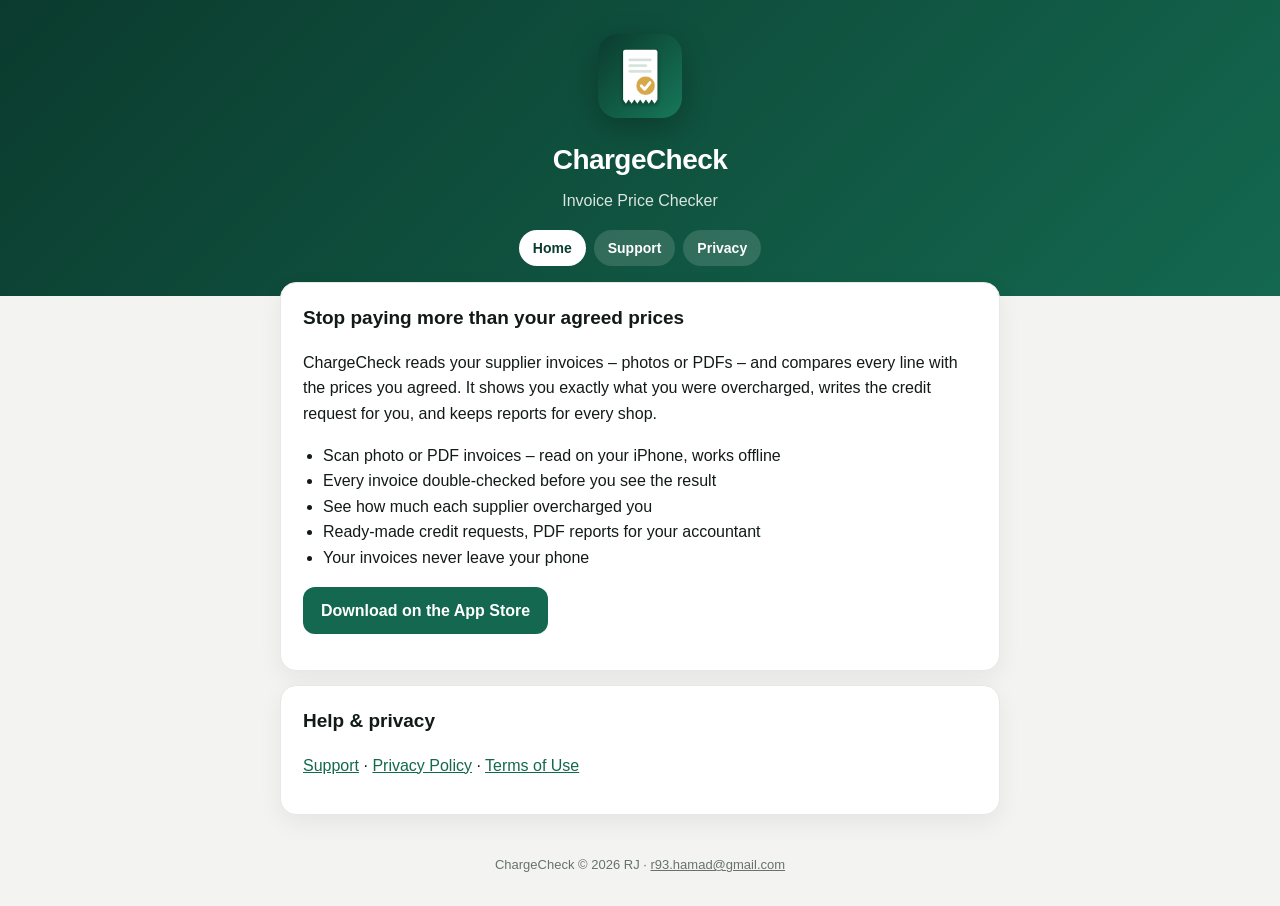
==== index.html @ 5e078e52 "ChargeCheck website: home, support, privacy policy, terms, app-ads.txt Co-Authored-By: Claude Opus 5" ====
<!DOCTYPE html>
<html lang="en-GB"><head><meta charset="utf-8"><meta name="viewport" content="width=device-width, initial-scale=1">
<title>ChargeCheck – Invoice Price Checker</title><meta name="description" content="ChargeCheck checks supplier invoices against your agreed prices and shows you every overcharge.">
<link rel="icon" href="favicon.png"><link rel="apple-touch-icon" href="apple-touch-icon.png"><style>body{margin:0;font:16px/1.6 -apple-system,BlinkMacSystemFont,"Segoe UI",Roboto,sans-serif;background:#f3f4f1;color:#121a17}
header{background:linear-gradient(135deg,#0b3b2e,#14684f);color:#fff;padding:34px 20px 30px;text-align:center}
header img{width:84px;height:84px;border-radius:20px;box-shadow:0 10px 30px rgba(0,0,0,.25)}
header h1{margin:12px 0 0;font-size:28px;letter-spacing:-.02em}header p{margin:6px 0 0;opacity:.85}
nav{display:flex;gap:8px;justify-content:center;margin-top:16px;flex-wrap:wrap}nav a{color:#fff;text-decoration:none;padding:7px 14px;border-radius:999px;background:rgba(255,255,255,.14);font-weight:600;font-size:14px}nav a.on{background:#fff;color:#0b3b2e}
main{max-width:720px;margin:-14px auto 40px;padding:0 16px}
section{background:#fff;border-radius:16px;padding:20px 22px;margin-bottom:14px;box-shadow:0 8px 24px rgba(16,24,20,.06);border:1px solid #e6e8e3}
h2{font-size:19px;margin:0 0 8px}h3{font-size:16px;margin:16px 0 4px}ul{padding-left:20px}a{color:#14684f}
.small{font-size:13px;color:#68716d}.btn{display:inline-block;background:#14684f;color:#fff!important;text-decoration:none;padding:11px 18px;border-radius:12px;font-weight:700}
footer{text-align:center;font-size:13px;color:#68716d;padding:0 16px 30px}footer a{color:inherit}
@media (prefers-color-scheme:dark){body{background:#0b100e;color:#e9eee9}section{background:#141b18;border-color:#25302b}.small,footer{color:#9aa59f}a{color:#5fd0a2}.btn{background:#1f8a69}}</style></head>
<body><header><img src="icon.png" alt="ChargeCheck icon"><h1>ChargeCheck</h1><p>Invoice Price Checker</p><nav><a href="./" class="on">Home</a><a href="support.html" class="">Support</a><a href="privacy.html" class="">Privacy</a></nav></header>
<main><section><h2>Stop paying more than your agreed prices</h2>
<p>ChargeCheck reads your supplier invoices – photos or PDFs – and compares every line with the prices you agreed. It shows you exactly what you were overcharged, writes the credit request for you, and keeps reports for every shop.</p>
<ul><li>Scan photo or PDF invoices – read on your iPhone, works offline</li><li>Every invoice double-checked before you see the result</li><li>See how much each supplier overcharged you</li><li>Ready-made credit requests, PDF reports for your accountant</li><li>Your invoices never leave your phone</li></ul>
<p><a class="btn" href="https://apps.apple.com/app/id6832301124">Download on the App Store</a></p></section>
<section><h2>Help &amp; privacy</h2><p><a href="support.html">Support</a> · <a href="privacy.html">Privacy Policy</a> · <a href="privacy.html#terms">Terms of Use</a></p></section></main><footer>ChargeCheck © 2026 RJ · <a href="mailto:r93.hamad@gmail.com">r93.hamad@gmail.com</a></footer></body></html>
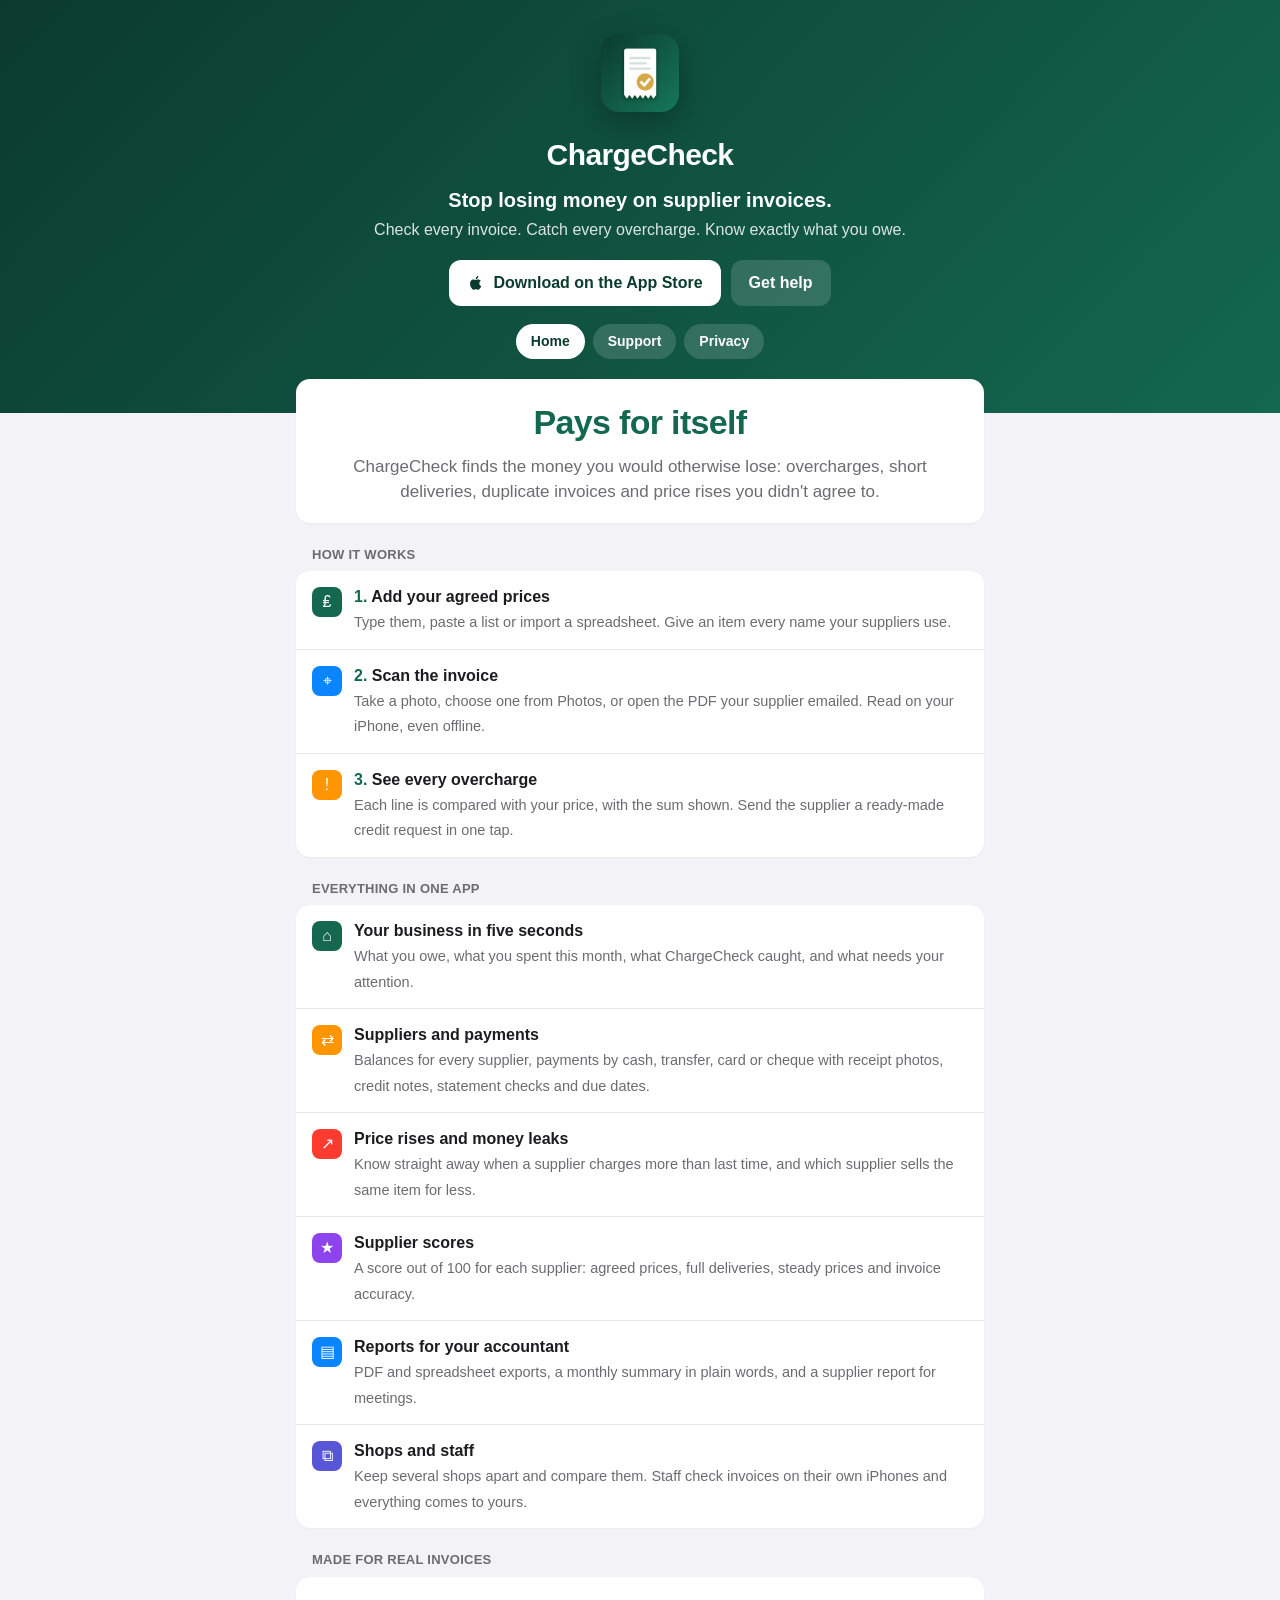
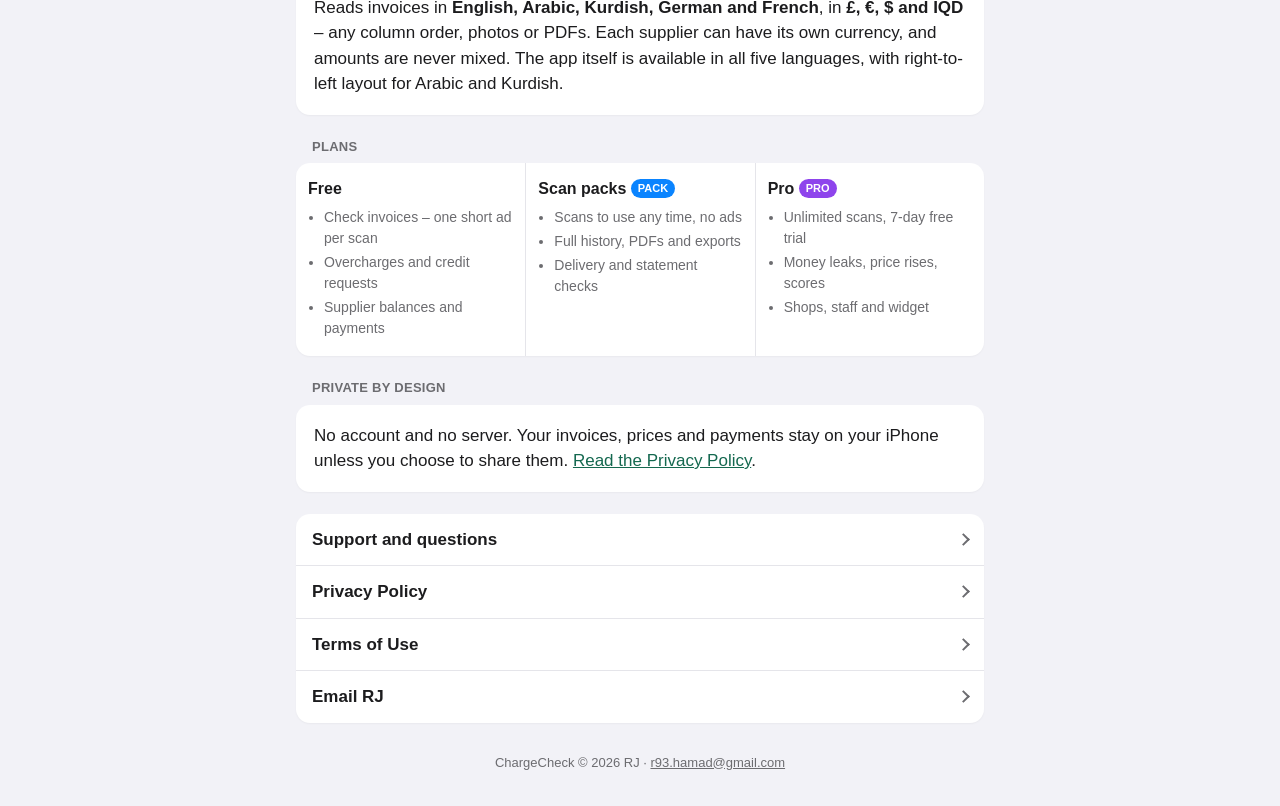
==== commit dfc8f16e: "Home, privacy and 404 pages in the app style; one shared stylesheet - Home: what ChargeCheck does, h" ====
--- a/index.html
+++ b/index.html
@@ -1,20 +1,84 @@
 <!DOCTYPE html>
-<html lang="en-GB"><head><meta charset="utf-8"><meta name="viewport" content="width=device-width, initial-scale=1">
-<title>ChargeCheck – Invoice Price Checker</title><meta name="description" content="ChargeCheck checks supplier invoices against your agreed prices and shows you every overcharge.">
-<link rel="icon" href="favicon.png"><link rel="apple-touch-icon" href="apple-touch-icon.png"><style>body{margin:0;font:16px/1.6 -apple-system,BlinkMacSystemFont,"Segoe UI",Roboto,sans-serif;background:#f3f4f1;color:#121a17}
-header{background:linear-gradient(135deg,#0b3b2e,#14684f);color:#fff;padding:34px 20px 30px;text-align:center}
-header img{width:84px;height:84px;border-radius:20px;box-shadow:0 10px 30px rgba(0,0,0,.25)}
-header h1{margin:12px 0 0;font-size:28px;letter-spacing:-.02em}header p{margin:6px 0 0;opacity:.85}
-nav{display:flex;gap:8px;justify-content:center;margin-top:16px;flex-wrap:wrap}nav a{color:#fff;text-decoration:none;padding:7px 14px;border-radius:999px;background:rgba(255,255,255,.14);font-weight:600;font-size:14px}nav a.on{background:#fff;color:#0b3b2e}
-main{max-width:720px;margin:-14px auto 40px;padding:0 16px}
-section{background:#fff;border-radius:16px;padding:20px 22px;margin-bottom:14px;box-shadow:0 8px 24px rgba(16,24,20,.06);border:1px solid #e6e8e3}
-h2{font-size:19px;margin:0 0 8px}h3{font-size:16px;margin:16px 0 4px}ul{padding-left:20px}a{color:#14684f}
-.small{font-size:13px;color:#68716d}.btn{display:inline-block;background:#14684f;color:#fff!important;text-decoration:none;padding:11px 18px;border-radius:12px;font-weight:700}
-footer{text-align:center;font-size:13px;color:#68716d;padding:0 16px 30px}footer a{color:inherit}
-@media (prefers-color-scheme:dark){body{background:#0b100e;color:#e9eee9}section{background:#141b18;border-color:#25302b}.small,footer{color:#9aa59f}a{color:#5fd0a2}.btn{background:#1f8a69}}</style></head>
-<body><header><img src="icon.png" alt="ChargeCheck icon"><h1>ChargeCheck</h1><p>Invoice Price Checker</p><nav><a href="./" class="on">Home</a><a href="support.html" class="">Support</a><a href="privacy.html" class="">Privacy</a></nav></header>
-<main><section><h2>Stop paying more than your agreed prices</h2>
-<p>ChargeCheck reads your supplier invoices – photos or PDFs – and compares every line with the prices you agreed. It shows you exactly what you were overcharged, writes the credit request for you, and keeps reports for every shop.</p>
-<ul><li>Scan photo or PDF invoices – read on your iPhone, works offline</li><li>Every invoice double-checked before you see the result</li><li>See how much each supplier overcharged you</li><li>Ready-made credit requests, PDF reports for your accountant</li><li>Your invoices never leave your phone</li></ul>
-<p><a class="btn" href="https://apps.apple.com/app/id6832301124">Download on the App Store</a></p></section>
-<section><h2>Help &amp; privacy</h2><p><a href="support.html">Support</a> · <a href="privacy.html">Privacy Policy</a> · <a href="privacy.html#terms">Terms of Use</a></p></section></main><footer>ChargeCheck © 2026 RJ · <a href="mailto:r93.hamad@gmail.com">r93.hamad@gmail.com</a></footer></body></html>
+<html lang="en-GB">
+<head>
+<meta charset="utf-8">
+<meta name="viewport" content="width=device-width, initial-scale=1, viewport-fit=cover">
+<title>ChargeCheck – Invoice Price Checker for shops</title>
+<meta name="description" content="ChargeCheck reads your supplier invoices, checks every line against your agreed prices, and shows every overcharge. Supplier balances, payments and reports, all on your iPhone.">
+<meta name="theme-color" content="#0b3b2e">
+<meta property="og:title" content="ChargeCheck – Invoice Price Checker">
+<meta property="og:description" content="Check every supplier invoice against your agreed prices. Catch every overcharge. Know exactly what you owe.">
+<meta property="og:image" content="https://tlegendary.github.io/icon.png">
+<link rel="icon" href="favicon.png">
+<link rel="apple-touch-icon" href="apple-touch-icon.png">
+<link rel="stylesheet" href="site.css">
+</head>
+<body>
+<header>
+  <img src="icon.png" alt="ChargeCheck icon">
+  <h1>ChargeCheck</h1>
+  <p class="tagline">Stop losing money on supplier invoices.</p>
+  <p>Check every invoice. Catch every overcharge. Know exactly what you owe.</p>
+  <div class="hero-btns">
+    <a class="store" href="https://apps.apple.com/app/id6832301124">
+      <svg width="18" height="18" viewBox="0 0 24 24" fill="currentColor" aria-hidden="true"><path d="M16.4 12.6c0-2.4 2-3.5 2-3.6-1.1-1.6-2.8-1.8-3.4-1.8-1.4-.2-2.8.8-3.5.8s-1.8-.8-3-.8C7 7.2 5.6 8.1 4.8 9.5c-1.6 2.8-.4 6.9 1.1 9.2.8 1.1 1.7 2.3 2.9 2.3 1.2 0 1.6-.7 3-.7s1.8.7 3 .7c1.3 0 2.1-1.1 2.8-2.2.9-1.3 1.3-2.5 1.3-2.6 0 0-2.5-1-2.5-3.6zM14.1 5.7c.6-.8 1.1-1.8 1-2.9-.9 0-2.1.6-2.7 1.4-.6.7-1.1 1.8-1 2.8 1 .1 2.1-.5 2.7-1.3z"/></svg>
+      Download on the App Store
+    </a>
+    <a class="ghost" href="support.html">Get help</a>
+  </div>
+  <nav><a href="./" class="on">Home</a><a href="support.html">Support</a><a href="privacy.html">Privacy</a></nav>
+</header>
+
+<main>
+  <section class="card pad" style="text-align:center">
+    <p class="big">Pays for itself</p>
+    <p style="margin:6px 0 0;color:var(--muted)">ChargeCheck finds the money you would otherwise lose: overcharges, short deliveries, duplicate invoices and price rises you didn't agree to.</p>
+  </section>
+
+  <p class="label">How it works</p>
+  <section class="card steps">
+    <div class="row"><span class="ic" style="background:#14684f">₤</span><div><b>Add your agreed prices</b><span>Type them, paste a list or import a spreadsheet. Give an item every name your suppliers use.</span></div></div>
+    <div class="row"><span class="ic" style="background:#0a84ff">⌖</span><div><b>Scan the invoice</b><span>Take a photo, choose one from Photos, or open the PDF your supplier emailed. Read on your iPhone, even offline.</span></div></div>
+    <div class="row"><span class="ic" style="background:#ff9500">!</span><div><b>See every overcharge</b><span>Each line is compared with your price, with the sum shown. Send the supplier a ready-made credit request in one tap.</span></div></div>
+  </section>
+
+  <p class="label">Everything in one app</p>
+  <section class="card">
+    <div class="row"><span class="ic" style="background:#14684f">⌂</span><div><b>Your business in five seconds</b><span>What you owe, what you spent this month, what ChargeCheck caught, and what needs your attention.</span></div></div>
+    <div class="row"><span class="ic" style="background:#ff9500">⇄</span><div><b>Suppliers and payments</b><span>Balances for every supplier, payments by cash, transfer, card or cheque with receipt photos, credit notes, statement checks and due dates.</span></div></div>
+    <div class="row"><span class="ic" style="background:#ff3b30">↗</span><div><b>Price rises and money leaks</b><span>Know straight away when a supplier charges more than last time, and which supplier sells the same item for less.</span></div></div>
+    <div class="row"><span class="ic" style="background:#8e44ec">★</span><div><b>Supplier scores</b><span>A score out of 100 for each supplier: agreed prices, full deliveries, steady prices and invoice accuracy.</span></div></div>
+    <div class="row"><span class="ic" style="background:#0a84ff">▤</span><div><b>Reports for your accountant</b><span>PDF and spreadsheet exports, a monthly summary in plain words, and a supplier report for meetings.</span></div></div>
+    <div class="row"><span class="ic" style="background:#5856d6">⧉</span><div><b>Shops and staff</b><span>Keep several shops apart and compare them. Staff check invoices on their own iPhones and everything comes to yours.</span></div></div>
+  </section>
+
+  <p class="label">Made for real invoices</p>
+  <section class="card pad">
+    <p style="margin:0">Reads invoices in <b>English, Arabic, Kurdish, German and French</b>, in <b>£, €, $ and IQD</b> – any column order, photos or PDFs. Each supplier can have its own currency, and amounts are never mixed. The app itself is available in all five languages, with right-to-left layout for Arabic and Kurdish.</p>
+  </section>
+
+  <p class="label">Plans</p>
+  <section class="card">
+    <div class="plans">
+      <div><h3>Free</h3><ul><li>Check invoices – one short ad per scan</li><li>Overcharges and credit requests</li><li>Supplier balances and payments</li></ul></div>
+      <div><h3>Scan packs <span class="tag pack">PACK</span></h3><ul><li>Scans to use any time, no ads</li><li>Full history, PDFs and exports</li><li>Delivery and statement checks</li></ul></div>
+      <div><h3>Pro <span class="tag pro">PRO</span></h3><ul><li>Unlimited scans, 7-day free trial</li><li>Money leaks, price rises, scores</li><li>Shops, staff and widget</li></ul></div>
+    </div>
+  </section>
+
+  <p class="label">Private by design</p>
+  <section class="card pad">
+    <p style="margin:0">No account and no server. Your invoices, prices and payments stay on your iPhone unless you choose to share them. <a href="privacy.html">Read the Privacy Policy</a>.</p>
+  </section>
+
+  <section class="card toc">
+    <a href="support.html">Support and questions</a>
+    <a href="privacy.html">Privacy Policy</a>
+    <a href="privacy.html#terms">Terms of Use</a>
+    <a href="mailto:r93.hamad@gmail.com?subject=ChargeCheck">Email RJ</a>
+  </section>
+</main>
+
+<footer>ChargeCheck © 2026 RJ · <a href="mailto:r93.hamad@gmail.com">r93.hamad@gmail.com</a></footer>
+</body>
+</html>
--- a/site.css
+++ b/site.css
@@ -0,0 +1,94 @@
+:root{
+  --green:#14684f;--green-dark:#0b3b2e;--tint:#e8f3ee;
+  --bg:#f2f2f7;--card:#fff;--text:#1c1c1e;--muted:#6c6c70;--line:#e5e5ea;
+  --pro:#8e44ec;--pack:#0a84ff;--orange:#ff9500;
+}
+@media (prefers-color-scheme:dark){
+  :root{--bg:#000;--card:#1c1c1e;--text:#f2f2f7;--muted:#98989f;--line:#2c2c2e;--tint:#12261f;--green:#30c48d}
+}
+*{box-sizing:border-box}
+body{margin:0;font:17px/1.5 -apple-system,BlinkMacSystemFont,"SF Pro Text","Segoe UI",Roboto,sans-serif;background:var(--bg);color:var(--text);-webkit-font-smoothing:antialiased}
+a{color:var(--green)}
+header{background:linear-gradient(135deg,#0b3b2e,#14684f);color:#fff;padding:34px 20px 54px;text-align:center}
+header img{width:78px;height:78px;border-radius:18px;box-shadow:0 10px 30px rgba(0,0,0,.28)}
+header h1{margin:12px 0 0;font-size:30px;font-weight:800;letter-spacing:-.02em}
+header p{margin:4px 0 0;opacity:.85;font-size:16px}
+nav{display:flex;gap:8px;justify-content:center;margin-top:18px;flex-wrap:wrap}
+nav a{color:#fff;text-decoration:none;padding:7px 15px;border-radius:999px;background:rgba(255,255,255,.15);font-weight:600;font-size:14px}
+nav a.on{background:#fff;color:#0b3b2e}
+main{max-width:720px;margin:-34px auto 30px;padding:0 16px}
+
+/* cards like the app's grouped lists */
+.card{background:var(--card);border-radius:14px;margin-bottom:22px;overflow:hidden;box-shadow:0 1px 2px rgba(0,0,0,.04)}
+.pad{padding:18px 18px}
+.label{font-size:13px;font-weight:600;text-transform:uppercase;letter-spacing:.02em;color:var(--muted);margin:0 0 7px 16px}
+.hint{font-size:13px;color:var(--muted);margin:-14px 16px 22px}
+
+/* contact */
+.contact h2{margin:0;font-size:24px;font-weight:800;letter-spacing:-.01em}
+.contact p{margin:6px 0 14px;color:var(--muted)}
+.btn{display:flex;align-items:center;justify-content:center;gap:8px;width:100%;background:var(--green);color:#fff!important;text-decoration:none;padding:14px 18px;border-radius:12px;font-weight:700;font-size:17px}
+.facts{display:grid;grid-template-columns:repeat(3,1fr);border-top:1px solid var(--line)}
+.facts div{padding:12px 8px;text-align:center;font-size:13px;color:var(--muted)}
+.facts b{display:block;color:var(--text);font-size:15px}
+.facts div+div{border-left:1px solid var(--line)}
+
+/* search */
+.search{display:flex;align-items:center;gap:8px;background:var(--card);border-radius:11px;padding:10px 12px;margin:0 0 22px}
+.search svg{flex:none;opacity:.5}
+.search input{border:0;outline:0;background:transparent;font:inherit;color:var(--text);width:100%}
+
+/* topic tiles */
+.tiles{display:grid;grid-template-columns:repeat(2,1fr);gap:12px;margin-bottom:22px}
+.tile{background:var(--card);border-radius:14px;padding:14px;text-decoration:none;color:var(--text);display:flex;flex-direction:column;gap:6px}
+.tile .ic{width:34px;height:34px;border-radius:9px;display:grid;place-items:center;color:#fff;font-size:18px}
+.tile b{font-size:15px}.tile span{font-size:13px;color:var(--muted);line-height:1.35}
+
+/* questions: rows with a chevron */
+details{border-top:1px solid var(--line)}
+details:first-of-type{border-top:0}
+summary{list-style:none;cursor:pointer;padding:14px 44px 14px 16px;position:relative;font-weight:600;font-size:16px}
+summary::-webkit-details-marker{display:none}
+summary::after{content:"";position:absolute;right:18px;top:50%;width:8px;height:8px;border-right:2px solid var(--muted);border-bottom:2px solid var(--muted);transform:translateY(-70%) rotate(45deg);transition:transform .2s}
+details[open] summary::after{transform:translateY(-30%) rotate(225deg)}
+details .a{padding:0 16px 16px;color:var(--text);font-size:15.5px}
+details .a p{margin:0 0 10px}details .a p:last-child{margin:0}
+details .a ol,details .a ul{margin:0 0 10px;padding-left:20px}
+.path{font-weight:600;white-space:nowrap}
+.tag{display:inline-block;font-size:11px;font-weight:800;color:#fff;border-radius:999px;padding:1px 7px;vertical-align:2px}
+.tag.pro{background:var(--pro)}.tag.pack{background:var(--pack)}
+
+/* plans table */
+.plans{display:grid;grid-template-columns:repeat(3,1fr);gap:0}
+.plans div{padding:14px 12px;font-size:14px}
+.plans div+div{border-left:1px solid var(--line)}
+.plans h3{margin:0 0 6px;font-size:16px}
+.plans ul{margin:0;padding-left:16px;color:var(--muted)}
+.plans li{margin:3px 0}
+
+.empty{display:none;text-align:center;color:var(--muted);padding:20px}
+footer{text-align:center;font-size:13px;color:var(--muted);padding:0 16px 34px}
+footer a{color:inherit}
+@media (max-width:520px){.plans{grid-template-columns:1fr}.plans div+div{border-left:0;border-top:1px solid var(--line)}}
+
+/* shared page parts */
+.hero-btns{display:flex;gap:10px;flex-wrap:wrap;justify-content:center;margin-top:18px}
+.store{display:inline-flex;align-items:center;gap:8px;background:#fff;color:#0b3b2e!important;text-decoration:none;padding:11px 18px;border-radius:12px;font-weight:700;font-size:16px}
+.ghost{display:inline-flex;align-items:center;gap:8px;background:rgba(255,255,255,.15);color:#fff!important;text-decoration:none;padding:11px 18px;border-radius:12px;font-weight:700;font-size:16px}
+.tagline{font-size:20px!important;font-weight:600;opacity:1!important;max-width:460px;margin:10px auto 0!important;line-height:1.35}
+.row{display:flex;gap:12px;align-items:flex-start;padding:14px 16px;border-top:1px solid var(--line)}
+.row:first-child{border-top:0}
+.row .ic{flex:none;width:30px;height:30px;border-radius:8px;display:grid;place-items:center;color:#fff;font-size:16px;margin-top:2px}
+.row b{display:block;font-size:16px}.row span{font-size:14.5px;color:var(--muted)}
+.steps{counter-reset:s}
+.steps .row b::before{counter-increment:s;content:counter(s) ". ";color:var(--green)}
+.big{font-size:34px;font-weight:800;letter-spacing:-.02em;color:var(--green);margin:0}
+.doc h2{font-size:22px;margin:0 0 4px;font-weight:800}
+.doc h3{font-size:17px;margin:20px 0 6px}
+.doc p,.doc li{font-size:15.5px}
+.doc ul{padding-left:20px;margin:0 0 10px}
+.doc .updated{color:var(--muted);font-size:14px;margin:0 0 14px}
+.toc a{display:flex;justify-content:space-between;align-items:center;padding:13px 16px;border-top:1px solid var(--line);text-decoration:none;color:var(--text);font-weight:600}
+.toc a:first-child{border-top:0}
+.toc a::after{content:"";width:7px;height:7px;border-right:2px solid var(--muted);border-top:2px solid var(--muted);transform:rotate(45deg)}
+
